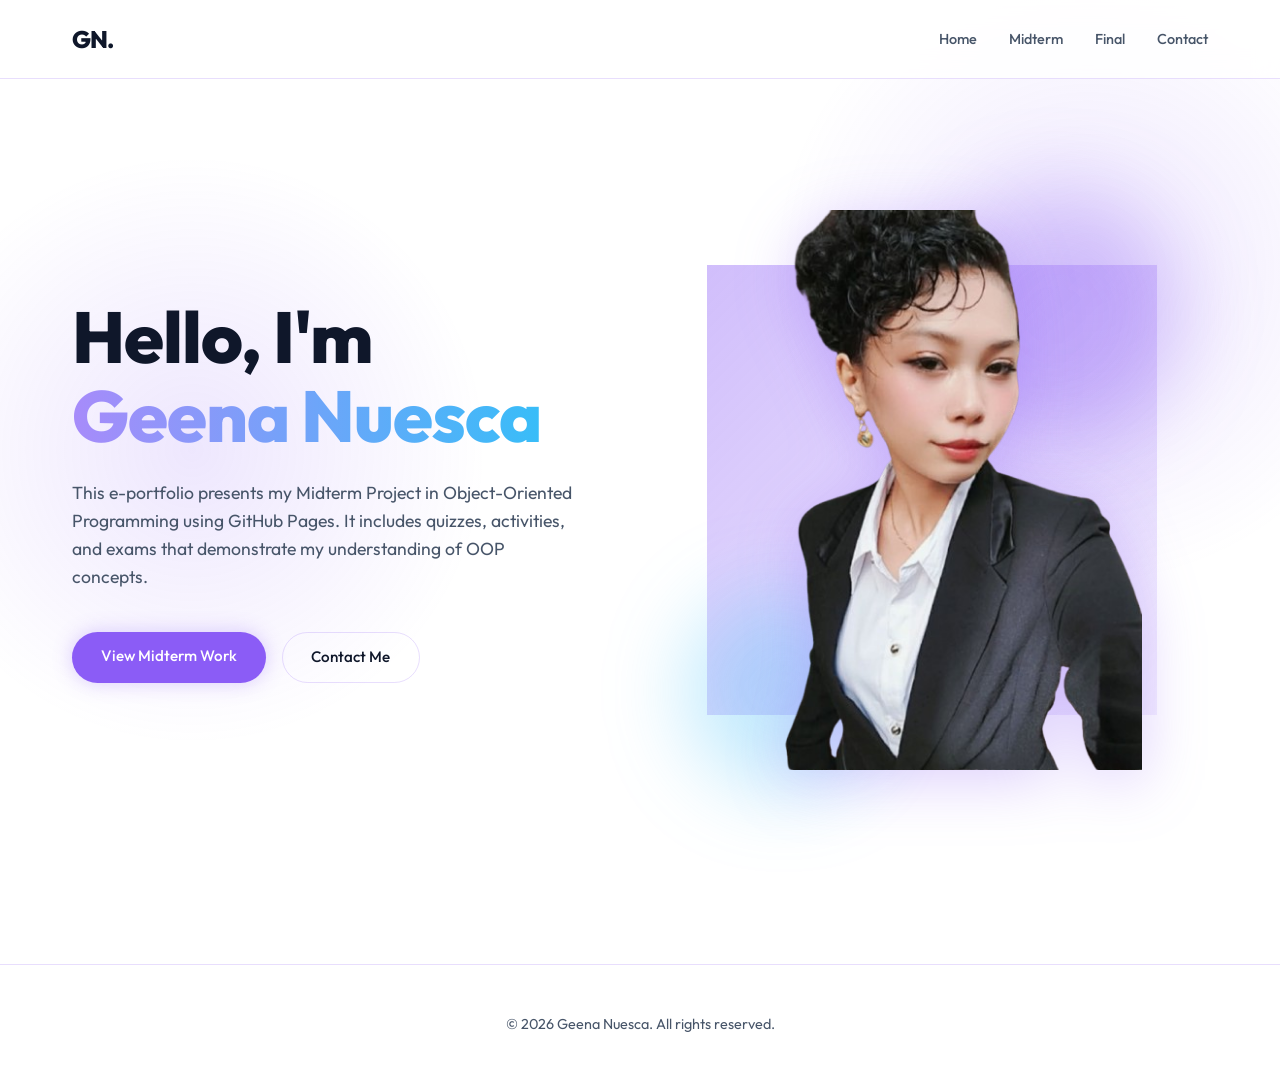
==== index.html @ 55705c16 "Add Midterm Activity 1 information and table styles" ====
<!DOCTYPE html>
<html lang="en">

<head>
    <meta charset="UTF-8">
    <meta name="viewport" content="width=device-width, initial-scale=1.0">
    <title>Geena Nuesca - E-Portfolio</title>
    <meta name="description" content="Personal E-Portfolio of Geena Nuesca">
    <link
        href="https://fonts.googleapis.com/css2?family=Outfit:wght@300;400;600;800&family=Inter:wght@400;500&display=swap"
        rel="stylesheet">
    <link rel="stylesheet" href="styles.css">
</head>

<body>
    <div class="background-mesh"></div>

    <nav>
        <div class="nav-container">
            <div class="logo">GN.</div>
            <ul class="nav-links">
                <li><a href="index.html">Home</a></li>
                <li><a href="midterm.html">Midterm</a></li>
                <li><a href="final.html">Final</a></li>
                <li><a href="contact.html">Contact</a></li>
            </ul>
        </div>
    </nav>

    <main>
        <section id="home" class="hero">
            <div class="hero-content">
                <h1 class="main-title">Hello, I'm <br><span class="gradient-text">Geena Nuesca</span></h1>
                <p class="subtitle">This e-portfolio presents my Midterm Project in Object-Oriented Programming using
                    GitHub Pages. It includes quizzes, activities, and exams that demonstrate my understanding of OOP
                    concepts.</p>
                <div class="cta-buttons">
                    <a href="midterm.html" class="btn primary">View Midterm Work</a>
                    <a href="contact.html" class="btn secondary">Contact Me</a>
                </div>
            </div>
            <div class="hero-graphic" id="parallax-container">
                <div class="blob-shape"></div>
                <img src="me.png" alt="Geena Nuesca" class="hero-image">
                <div class="floating-element el-1"></div>
                <div class="floating-element el-2"></div>
            </div>
        </section>
    </main>

    <footer>
        <p>&copy; 2026 Geena Nuesca. All rights reserved.</p>
    </footer>

    <script src="script.js"></script>
</body>

</html>
---- styles.css ----
:root {
    --bg-dark: #ffffff;
    --text-primary: #0f172a;
    --text-secondary: #475569;
    --accent-color: #8b5cf6;
    --accent-glow: rgba(139, 92, 246, 0.3);
    --glass-bg: rgba(255, 255, 255, 0.7);
    --glass-border: rgba(139, 92, 246, 0.2);
}

* {
    margin: 0;
    padding: 0;
    box-sizing: border-box;
}

html {
    scroll-behavior: smooth;
}

body {
    font-family: 'Outfit', sans-serif;
    background-color: var(--bg-dark);
    color: var(--text-primary);
    line-height: 1.6;
    overflow-x: hidden;
}

h1,
h2,
h3,
.logo {
    font-family: 'Outfit', sans-serif;
}

.background-mesh {
    position: fixed;
    top: 0;
    left: 0;
    width: 100vw;
    height: 100vh;
    background:
        radial-gradient(circle at 15% 50%, rgba(139, 92, 246, 0.15), transparent 25%),
        radial-gradient(circle at 85% 30%, rgba(139, 92, 246, 0.15), transparent 25%);
    z-index: -1;
}

/* Navigation */
nav {
    position: fixed;
    top: 0;
    width: 100%;
    padding: 1.25rem 0;
    backdrop-filter: blur(12px);
    -webkit-backdrop-filter: blur(12px);
    border-bottom: 1px solid var(--glass-border);
    z-index: 100;
    background: rgba(255, 255, 255, 0.8);
}

.nav-container {
    max-width: 1200px;
    margin: 0 auto;
    display: flex;
    justify-content: space-between;
    align-items: center;
    padding: 0 2rem;
}

.logo {
    font-size: 1.5rem;
    font-weight: 800;
    letter-spacing: -1px;
}

.nav-links {
    display: flex;
    list-style: none;
    gap: 2rem;
}

.nav-links a {
    color: var(--text-secondary);
    text-decoration: none;
    font-size: 0.9rem;
    font-weight: 500;
    transition: color 0.3s ease;
}

.nav-links a:hover {
    color: var(--text-primary);
}

/* Typography & Utilities */
.gradient-text {
    background: linear-gradient(to right, #a78bfa, #38bdf8);
    -webkit-background-clip: text;
    -webkit-text-fill-color: transparent;
}

.text-center {
    text-align: center;
}

.mt-4 {
    margin-top: 2rem;
    display: inline-block;
}

/* Sections */
main {
    max-width: 1200px;
    margin: 0 auto;
    padding: 0 2rem;
}

.section {
    padding: 6rem 0;
    min-height: 50vh;
}

.section-title {
    font-size: 2.5rem;
    margin-bottom: 3rem;
    text-align: center;
    font-weight: 600;
}

/* Hero Section */
.hero {
    min-height: 100vh;
    display: flex;
    align-items: center;
    justify-content: space-between;
    padding-top: 5rem;
}

.hero-content {
    flex: 1;
    padding-right: 2rem;
}

.main-title {
    font-size: 4.5rem;
    font-weight: 800;
    line-height: 1.1;
    margin-bottom: 1.5rem;
    letter-spacing: -1px;
}

.subtitle {
    font-size: 1.1rem;
    color: var(--text-secondary);
    margin-bottom: 2.5rem;
    max-width: 500px;
}

.cta-buttons {
    display: flex;
    gap: 1rem;
}

.btn {
    padding: 0.8rem 1.8rem;
    border-radius: 9999px;
    text-decoration: none;
    font-weight: 500;
    font-size: 0.95rem;
    transition: all 0.3s ease;
    cursor: pointer;
}

.btn.primary {
    background-color: var(--accent-color);
    color: white;
    box-shadow: 0 0 20px var(--accent-glow);
}

.btn.primary:hover {
    box-shadow: 0 0 30px var(--accent-glow);
    transform: translateY(-2px);
}

.btn.secondary {
    background-color: transparent;
    border: 1px solid var(--glass-border);
    color: var(--text-primary);
}

.btn.secondary:hover {
    background-color: var(--glass-bg);
}

/* Glassmorphism */
.glass-panel {
    background: var(--glass-bg);
    backdrop-filter: blur(16px);
    -webkit-backdrop-filter: blur(16px);
    border: 1px solid var(--glass-border);
    border-radius: 1.5rem;
    padding: 2.5rem;
    box-shadow: 0 4px 30px rgba(0, 0, 0, 0.1);
}

/* Hero Graphic Animations */
.hero-graphic {
    flex: 1;
    position: relative;
    display: flex;
    justify-content: center;
    align-items: center;
    height: 500px;
    perspective: 1000px;
}

.blob-shape {
    position: absolute;
    width: 450px;
    height: 450px;
    max-width: 90vw;
    max-height: 90vw;
    background: linear-gradient(135deg, rgba(139, 92, 246, 0.4), rgba(139, 92, 246, 0.1));
    animation: wiggle 8s ease-in-out infinite alternate;
    z-index: 1;
}

@keyframes wiggle {
    0% {
        border-radius: 60% 40% 30% 70% / 60% 30% 70% 40%;
    }
    50% {
        border-radius: 30% 60% 70% 40% / 50% 60% 30% 60%;
    }
    100% {
        border-radius: 60% 40% 30% 70% / 60% 30% 70% 40%;
    }
}

.hero-image {
    position: relative;
    z-index: 2;
    width: 420px;
    max-width: 85vw;
    height: auto;
    object-fit: cover;
    filter: drop-shadow(0 10px 30px rgba(139, 92, 246, 0.3));
}

.glass-card {
    background: linear-gradient(135deg, rgba(255, 255, 255, 0.9), rgba(255, 255, 255, 0.5));
    backdrop-filter: blur(10px);
    -webkit-backdrop-filter: blur(10px);
    border: 1px solid var(--glass-border);
    box-shadow: 0 8px 32px 0 rgba(139, 92, 246, 0.15);
    border-radius: 1.5rem;
    padding: 2rem;
    width: 320px;
    position: relative;
    z-index: 2;
    transition: transform 0.1s ease-out;
    transform-style: preserve-3d;
}

.card-content {
    transform: translateZ(30px);
}

.card-content h3 {
    font-size: 1.5rem;
    margin-bottom: 0.5rem;
}

.card-content p {
    color: var(--text-secondary);
    font-size: 0.9rem;
    margin-bottom: 1.5rem;
}

.code-snippet {
    background: rgba(139, 92, 246, 0.05);
    padding: 1rem;
    border-radius: 0.5rem;
    font-family: monospace;
    font-size: 0.85rem;
    color: var(--accent-color);
}

.floating-element {
    position: absolute;
    border-radius: 50%;
    filter: blur(40px);
    z-index: 1;
}

.el-1 {
    width: 250px;
    height: 250px;
    background: rgba(139, 92, 246, 0.3);
    top: -10%;
    right: 5%;
    animation: float-alt 10s ease-in-out infinite;
}

.el-2 {
    width: 200px;
    height: 200px;
    background: rgba(56, 189, 248, 0.3);
    bottom: -10%;
    left: 5%;
    animation: float 8s ease-in-out infinite;
}

/* Projects Grid */
.projects-grid {
    display: grid;
    grid-template-columns: repeat(auto-fit, minmax(320px, 1fr));
    gap: 2rem;
}

.project-card {
    transition: transform 0.3s ease, border-color 0.3s ease;
    display: flex;
    flex-direction: column;
}

.project-card:hover {
    transform: translateY(-5px);
    border-color: rgba(255, 255, 255, 0.2);
}

.project-tag {
    display: inline-block;
    padding: 0.25rem 0.75rem;
    background: rgba(139, 92, 246, 0.15);
    color: #a78bfa;
    border-radius: 9999px;
    font-size: 0.75rem;
    font-weight: 600;
    margin-bottom: 1rem;
    width: fit-content;
}

.project-card h3 {
    margin-bottom: 0.75rem;
    font-size: 1.4rem;
}

.project-card p {
    color: var(--text-secondary);
    font-size: 0.95rem;
    flex-grow: 1;
}

.project-link {
    display: inline-block;
    margin-top: 1.5rem;
    color: var(--accent-color);
    text-decoration: none;
    font-weight: 500;
    font-size: 0.9rem;
    transition: color 0.3s ease;
}

.project-link:hover {
    color: #a78bfa;
}

/* Footer */
footer {
    text-align: center;
    padding: 3rem 0;
    color: var(--text-secondary);
    border-top: 1px solid var(--glass-border);
    margin-top: 4rem;
    font-size: 0.9rem;
}

/* Animations */
@keyframes float {
    0% {
        transform: translateY(0px) translateX(0px);
    }

    50% {
        transform: translateY(-20px) translateX(10px);
    }

    100% {
        transform: translateY(0px) translateX(0px);
    }
}

@keyframes float-alt {
    0% {
        transform: translateY(0px) scale(1);
    }

    50% {
        transform: translateY(20px) scale(1.05);
    }

    100% {
        transform: translateY(0px) scale(1);
    }
}

@media (max-width: 900px) {
    .hero {
        flex-direction: column;
        text-align: center;
        padding-top: 8rem;
    }

    .hero-content {
        padding-right: 0;
    }

    .main-title {
        font-size: 3.5rem;
    }

    .subtitle {
        margin: 0 auto 2.5rem auto;
    }

    .cta-buttons {
        justify-content: center;
    }

    .hero-graphic {
        margin-top: 4rem;
        width: 100%;
    }
}

@media (max-width: 600px) {
    .main-title {
        font-size: 2.5rem;
    }

    .nav-links {
        display: none;
    }
}

/* Midterm Section Styles */
.mb-6 { margin-bottom: 2.5rem; }
.mt-4 { margin-top: 1.5rem; }
.mb-2 { margin-bottom: 0.5rem; }

/* Table Styles */
.table-responsive {
    width: 100%;
    overflow-x: auto;
}

.activity-table {
    width: 100%;
    border-collapse: collapse;
    font-size: 0.95rem;
}

.activity-table th, .activity-table td {
    padding: 1rem;
    text-align: left;
    border-bottom: 1px solid var(--glass-border);
}

.activity-table th {
    background-color: rgba(139, 92, 246, 0.1);
    color: var(--text-primary);
    font-weight: 600;
}

.activity-table td {
    color: var(--text-secondary);
}

.activity-table tbody tr:hover {
    background-color: rgba(139, 92, 246, 0.05);
}

.midterm-container {
    display: flex;
    flex-direction: column;
    gap: 1rem;
}

.subsection-title {
    font-size: 1.8rem;
    margin-bottom: 1.5rem;
    color: var(--text-primary);
    border-bottom: 1px solid var(--glass-border);
    padding-bottom: 0.5rem;
}

.qa-item {
    background: var(--glass-bg);
    border-radius: 0.8rem;
    padding: 1.5rem;
    margin-bottom: 1rem;
    border: 1px solid var(--glass-border);
}

.qa-item .question {
    font-size: 1.1rem;
    color: var(--text-primary);
    margin-bottom: 0.5rem;
}

.qa-item .answer {
    color: var(--text-secondary);
    margin-bottom: 1rem;
}

.qa-item .explanation {
    font-size: 0.9rem;
    color: var(--accent-color);
    background: rgba(139, 92, 246, 0.1);
    padding: 0.8rem;
    border-radius: 0.5rem;
}

.intro-text {
    color: var(--text-secondary);
    margin-bottom: 2rem;
}

.activity-card {
    background: var(--glass-bg);
    border-radius: 1rem;
    padding: 1.5rem;
    margin-bottom: 2rem;
    border: 1px solid var(--glass-border);
}

.activity-card h4 {
    font-size: 1.3rem;
    margin-bottom: 1rem;
    color: var(--text-primary);
}

.activity-details {
    margin-top: 1.5rem;
    display: flex;
    flex-direction: column;
    gap: 0.8rem;
    color: var(--text-secondary);
}

.activity-details p strong {
    color: var(--text-primary);
}

.media-container {
    width: 100%;
    border-radius: 0.8rem;
    overflow: hidden;
    border: 1px solid var(--glass-border);
    background: #f1f5f9;
    margin-top: 1rem;
    margin-bottom: 1rem;
}

.content-img {
    width: 100%;
    height: auto;
    display: block;
    object-fit: cover;
}

.code-block {
    background: #f8fafc;
    border-radius: 0.8rem;
    padding: 1.5rem;
    overflow-x: auto;
    border: 1px solid var(--glass-border);
    margin: 1rem 0;
}

.code-block pre {
    margin: 0;
}

.code-block code {
    font-family: 'Courier New', Courier, monospace;
    font-size: 0.9rem;
    color: #334155;
    line-height: 1.5;
}

.download-btn {
    display: inline-flex;
    align-items: center;
    gap: 0.5rem;
    padding: 0.6rem 1.5rem;
    background: rgba(139, 92, 246, 0.15);
    color: var(--accent-color) !important;
    border-color: var(--accent-color);
}

.download-btn:hover {
    background: rgba(139, 92, 246, 0.25);
}

.reflection-box {
    background: linear-gradient(135deg, rgba(139, 92, 246, 0.05), transparent);
    border-left: 4px solid var(--accent-color);
    padding: 1.5rem;
    border-radius: 0 0.8rem 0.8rem 0;
    margin-top: 1.5rem;
}

.reflection-box h4 {
    margin-bottom: 0.8rem;
    color: var(--text-primary);
    font-size: 1.2rem;
}

.reflection-box p {
    color: var(--text-secondary);
    line-height: 1.7;
}
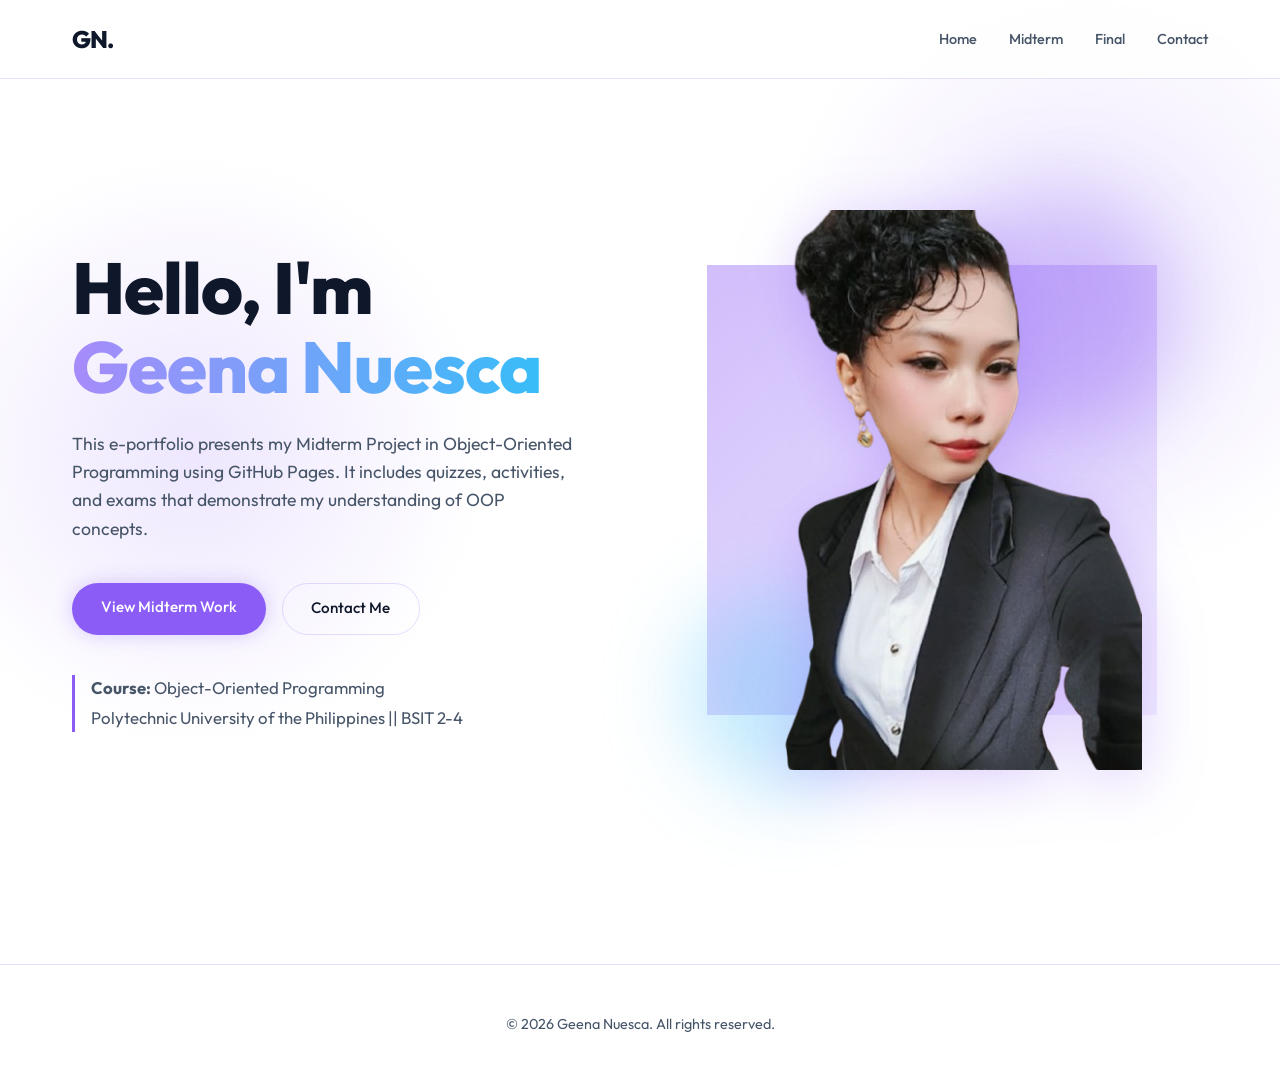
==== commit 4642d68a: "Add course and university info to home page" ====
--- a/index.html
+++ b/index.html
@@ -38,10 +38,14 @@
                     <a href="midterm.html" class="btn primary">View Midterm Work</a>
                     <a href="contact.html" class="btn secondary">Contact Me</a>
                 </div>
+                <div style="margin-top: 2.5rem; color: var(--text-secondary); font-size: 1.05rem; border-left: 3px solid var(--accent-color); padding-left: 1rem; text-align: left;">
+                    <p style="margin: 0;"><strong>Course:</strong> Object-Oriented Programming</p>
+                    <p style="margin: 0; margin-top: 0.25rem;">Polytechnic University of the Philippines || BSIT 2-4</p>
+                </div>
             </div>
             <div class="hero-graphic" id="parallax-container">
                 <div class="blob-shape"></div>
-                <img src="me.png" alt="Geena Nuesca" class="hero-image">
+                <img src="images/me.png" alt="Geena Nuesca" class="hero-image">
                 <div class="floating-element el-1"></div>
                 <div class="floating-element el-2"></div>
             </div>
@@ -55,4 +59,4 @@
     <script src="script.js"></script>
 </body>
 
-</html>+</html>
--- a/styles.css
+++ b/styles.css
@@ -620,4 +620,36 @@
 .reflection-box p {
     color: var(--text-secondary);
     line-height: 1.7;
+}
+
+/* Dropdown Styles */
+details.activity-card summary {
+    cursor: pointer;
+    list-style: none;
+    outline: none;
+}
+
+details.activity-card summary::-webkit-details-marker {
+    display: none;
+}
+
+details.activity-card summary .summary-content {
+    display: flex;
+    justify-content: space-between;
+    align-items: center;
+    width: 100%;
+}
+
+details.activity-card summary h4 {
+    margin-bottom: 0;
+}
+
+.dropdown-icon {
+    transition: transform 0.3s ease;
+    color: var(--accent-color);
+    font-size: 1.2rem;
+}
+
+details.activity-card[open] .dropdown-icon {
+    transform: rotate(180deg);
 }
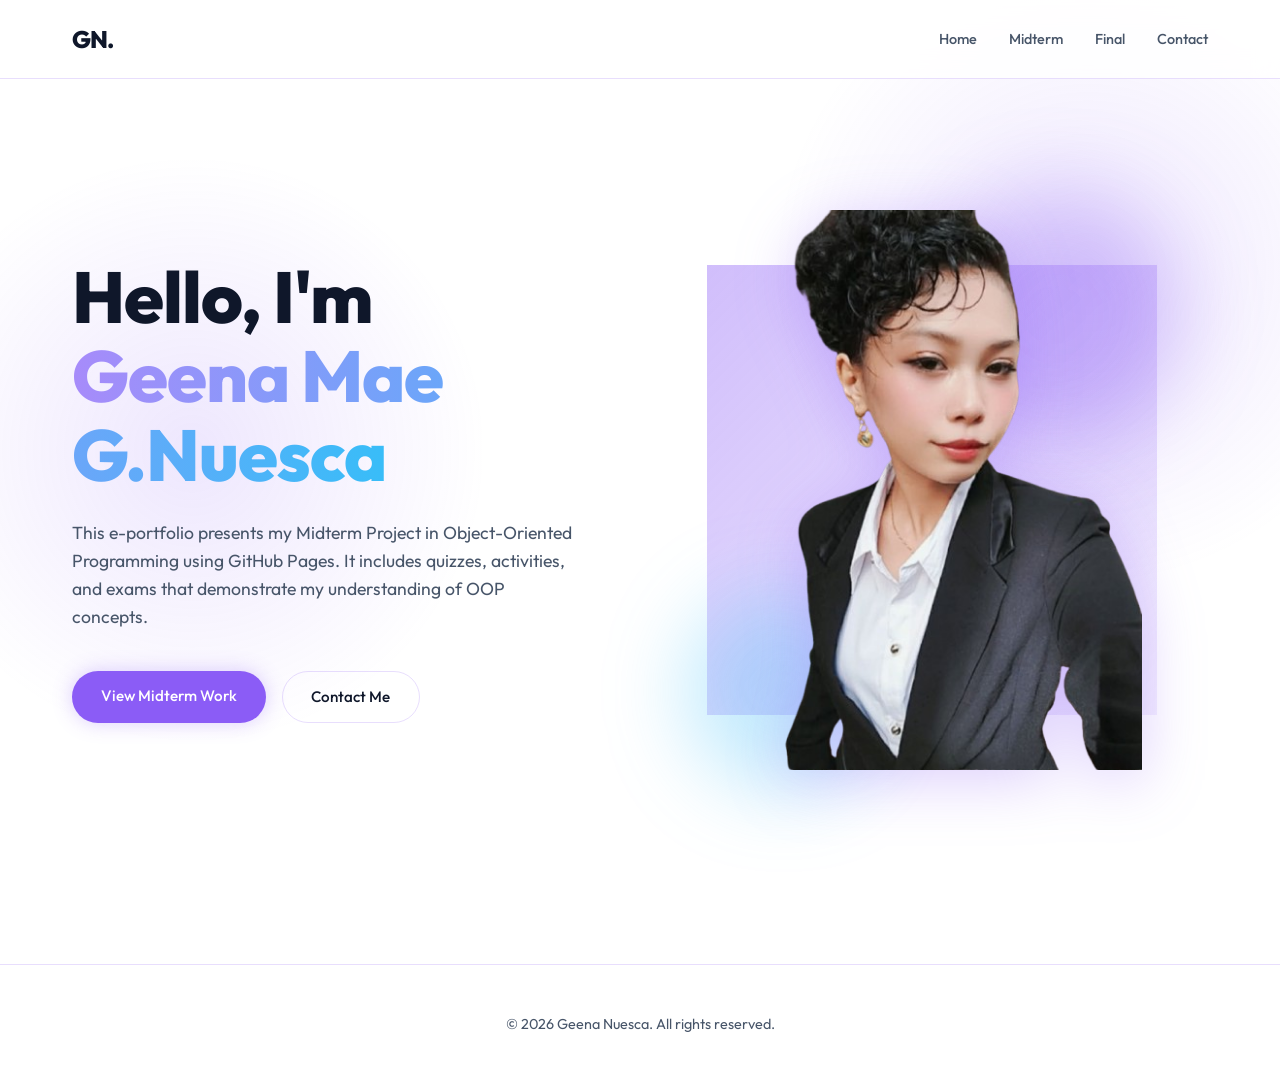
==== commit 5dd3eb5f: "Updated" ====
--- a/index.html
+++ b/index.html
@@ -4,7 +4,7 @@
 <head>
     <meta charset="UTF-8">
     <meta name="viewport" content="width=device-width, initial-scale=1.0">
-    <title>Geena Nuesca - E-Portfolio</title>
+    <title>Geena Mae G. Nuesca - E-Portfolio</title>
     <meta name="description" content="Personal E-Portfolio of Geena Nuesca">
     <link
         href="https://fonts.googleapis.com/css2?family=Outfit:wght@300;400;600;800&family=Inter:wght@400;500&display=swap"
@@ -30,17 +30,13 @@
     <main>
         <section id="home" class="hero">
             <div class="hero-content">
-                <h1 class="main-title">Hello, I'm <br><span class="gradient-text">Geena Nuesca</span></h1>
+                <h1 class="main-title">Hello, I'm <br><span class="gradient-text">Geena Mae G.Nuesca</span></h1>
                 <p class="subtitle">This e-portfolio presents my Midterm Project in Object-Oriented Programming using
                     GitHub Pages. It includes quizzes, activities, and exams that demonstrate my understanding of OOP
                     concepts.</p>
                 <div class="cta-buttons">
                     <a href="midterm.html" class="btn primary">View Midterm Work</a>
                     <a href="contact.html" class="btn secondary">Contact Me</a>
-                </div>
-                <div style="margin-top: 2.5rem; color: var(--text-secondary); font-size: 1.05rem; border-left: 3px solid var(--accent-color); padding-left: 1rem; text-align: left;">
-                    <p style="margin: 0;"><strong>Course:</strong> Object-Oriented Programming</p>
-                    <p style="margin: 0; margin-top: 0.25rem;">Polytechnic University of the Philippines || BSIT 2-4</p>
                 </div>
             </div>
             <div class="hero-graphic" id="parallax-container">
@@ -59,4 +55,4 @@
     <script src="script.js"></script>
 </body>
 
-</html>
+</html>
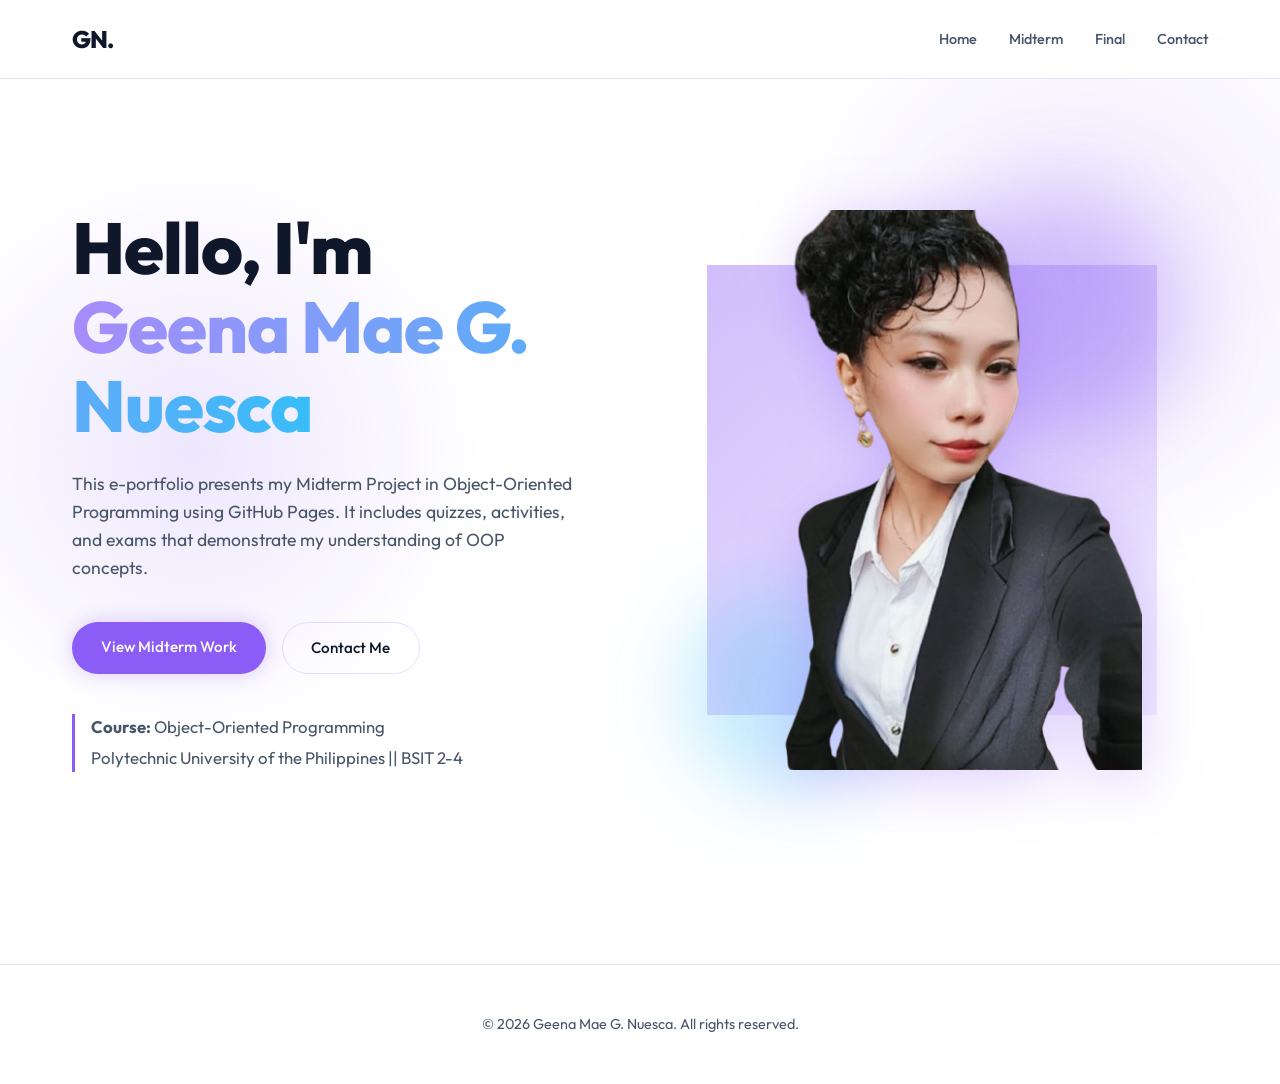
==== commit 79ef641f: "Update full name formatting and restore course info" ====
--- a/index.html
+++ b/index.html
@@ -5,7 +5,7 @@
     <meta charset="UTF-8">
     <meta name="viewport" content="width=device-width, initial-scale=1.0">
     <title>Geena Mae G. Nuesca - E-Portfolio</title>
-    <meta name="description" content="Personal E-Portfolio of Geena Nuesca">
+    <meta name="description" content="Personal E-Portfolio of Geena Mae G. Nuesca">
     <link
         href="https://fonts.googleapis.com/css2?family=Outfit:wght@300;400;600;800&family=Inter:wght@400;500&display=swap"
         rel="stylesheet">
@@ -30,7 +30,7 @@
     <main>
         <section id="home" class="hero">
             <div class="hero-content">
-                <h1 class="main-title">Hello, I'm <br><span class="gradient-text">Geena Mae G.Nuesca</span></h1>
+                <h1 class="main-title">Hello, I'm <br><span class="gradient-text">Geena Mae G. Nuesca</span></h1>
                 <p class="subtitle">This e-portfolio presents my Midterm Project in Object-Oriented Programming using
                     GitHub Pages. It includes quizzes, activities, and exams that demonstrate my understanding of OOP
                     concepts.</p>
@@ -38,10 +38,14 @@
                     <a href="midterm.html" class="btn primary">View Midterm Work</a>
                     <a href="contact.html" class="btn secondary">Contact Me</a>
                 </div>
+                <div style="margin-top: 2.5rem; color: var(--text-secondary); font-size: 1.05rem; border-left: 3px solid var(--accent-color); padding-left: 1rem; text-align: left;">
+                    <p style="margin: 0;"><strong>Course:</strong> Object-Oriented Programming</p>
+                    <p style="margin: 0; margin-top: 0.25rem;">Polytechnic University of the Philippines || BSIT 2-4</p>
+                </div>
             </div>
             <div class="hero-graphic" id="parallax-container">
                 <div class="blob-shape"></div>
-                <img src="images/me.png" alt="Geena Nuesca" class="hero-image">
+                <img src="images/me.png" alt="Geena Mae G. Nuesca" class="hero-image">
                 <div class="floating-element el-1"></div>
                 <div class="floating-element el-2"></div>
             </div>
@@ -49,7 +53,7 @@
     </main>
 
     <footer>
-        <p>&copy; 2026 Geena Nuesca. All rights reserved.</p>
+        <p>&copy; 2026 Geena Mae G. Nuesca. All rights reserved.</p>
     </footer>
 
     <script src="script.js"></script>
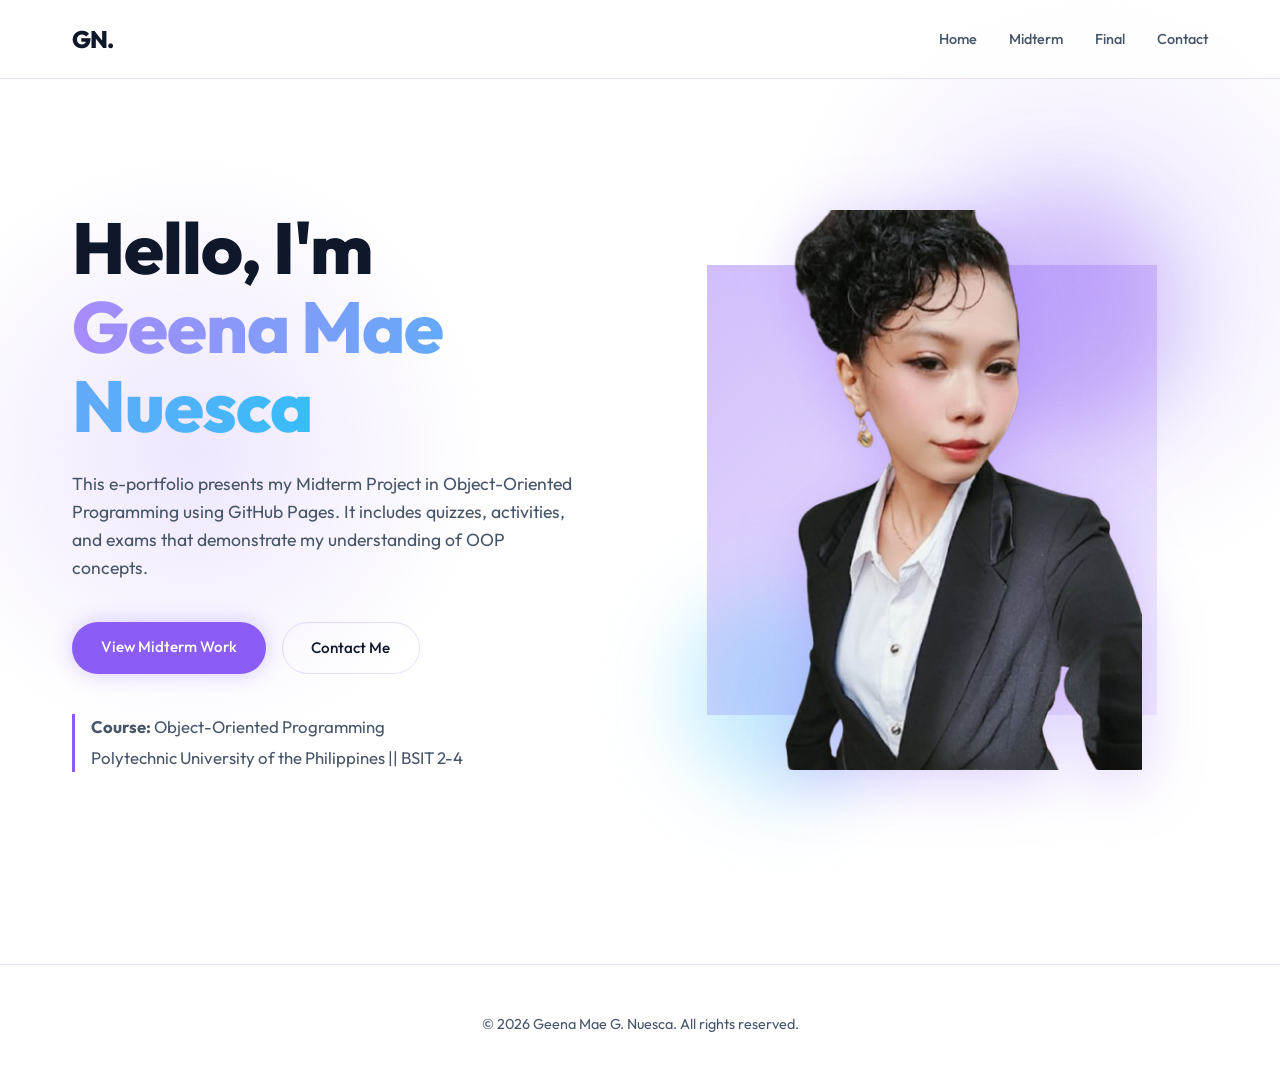
==== commit aa4bd91f: "Updated" ====
--- a/index.html
+++ b/index.html
@@ -4,7 +4,7 @@
 <head>
     <meta charset="UTF-8">
     <meta name="viewport" content="width=device-width, initial-scale=1.0">
-    <title>Geena Mae G. Nuesca - E-Portfolio</title>
+    <title>Geena Mae Nuesca - E-Portfolio</title>
     <meta name="description" content="Personal E-Portfolio of Geena Mae G. Nuesca">
     <link
         href="https://fonts.googleapis.com/css2?family=Outfit:wght@300;400;600;800&family=Inter:wght@400;500&display=swap"
@@ -30,7 +30,7 @@
     <main>
         <section id="home" class="hero">
             <div class="hero-content">
-                <h1 class="main-title">Hello, I'm <br><span class="gradient-text">Geena Mae G. Nuesca</span></h1>
+                <h1 class="main-title">Hello, I'm <br><span class="gradient-text">Geena Mae Nuesca</span></h1>
                 <p class="subtitle">This e-portfolio presents my Midterm Project in Object-Oriented Programming using
                     GitHub Pages. It includes quizzes, activities, and exams that demonstrate my understanding of OOP
                     concepts.</p>
@@ -38,7 +38,8 @@
                     <a href="midterm.html" class="btn primary">View Midterm Work</a>
                     <a href="contact.html" class="btn secondary">Contact Me</a>
                 </div>
-                <div style="margin-top: 2.5rem; color: var(--text-secondary); font-size: 1.05rem; border-left: 3px solid var(--accent-color); padding-left: 1rem; text-align: left;">
+                <div
+                    style="margin-top: 2.5rem; color: var(--text-secondary); font-size: 1.05rem; border-left: 3px solid var(--accent-color); padding-left: 1rem; text-align: left;">
                     <p style="margin: 0;"><strong>Course:</strong> Object-Oriented Programming</p>
                     <p style="margin: 0; margin-top: 0.25rem;">Polytechnic University of the Philippines || BSIT 2-4</p>
                 </div>
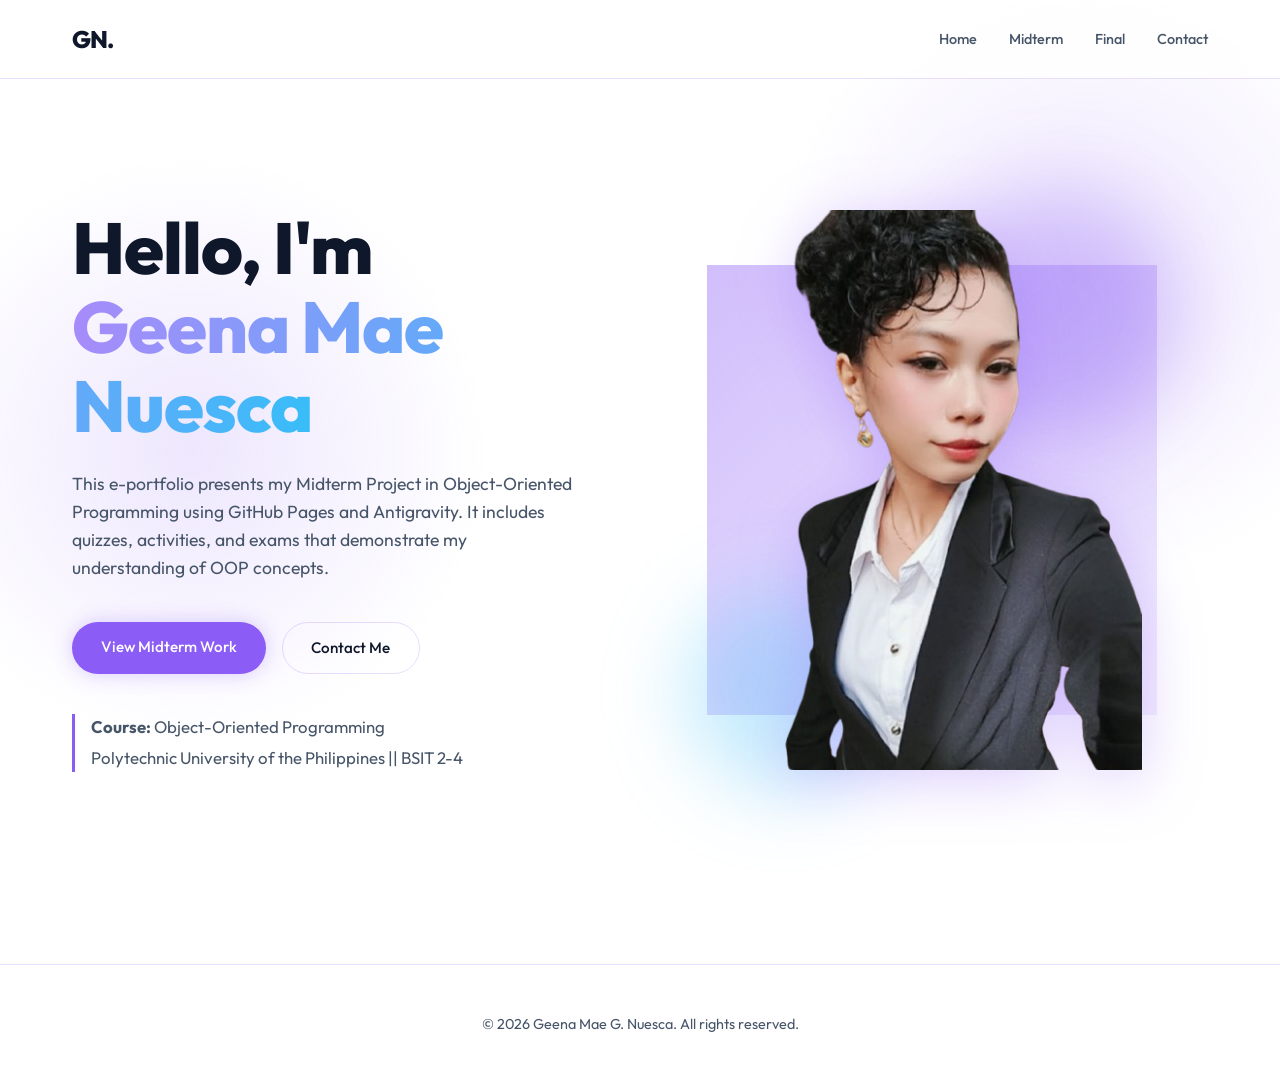
==== commit 98d92866: "Updated" ====
--- a/index.html
+++ b/index.html
@@ -32,7 +32,8 @@
             <div class="hero-content">
                 <h1 class="main-title">Hello, I'm <br><span class="gradient-text">Geena Mae Nuesca</span></h1>
                 <p class="subtitle">This e-portfolio presents my Midterm Project in Object-Oriented Programming using
-                    GitHub Pages. It includes quizzes, activities, and exams that demonstrate my understanding of OOP
+                    GitHub Pages and Antigravity. It includes quizzes, activities, and exams that demonstrate my
+                    understanding of OOP
                     concepts.</p>
                 <div class="cta-buttons">
                     <a href="midterm.html" class="btn primary">View Midterm Work</a>
--- a/styles.css
+++ b/styles.css
@@ -6,6 +6,19 @@
     --accent-glow: rgba(139, 92, 246, 0.3);
     --glass-bg: rgba(255, 255, 255, 0.7);
     --glass-border: rgba(139, 92, 246, 0.2);
+}
+
+.background-mesh {
+    position: fixed;
+    top: -10%;
+    left: 0;
+    width: 100%;
+    height: 120%;
+    z-index: -2;
+    background-image: url("data:image/svg+xml,%3Csvg width='180' height='180' viewBox='0 0 180 180' xmlns='http://www.w3.org/2000/svg'%3E%3Cg fill='none' stroke='%238b5cf6' stroke-width='0.6' opacity='0.15'%3E%3Cpath d='M30 40 a 8 8 0 1 0 16 0 l -2 -4 l -6 4 l -6 -4 z'/%3E%3Ccircle cx='130' cy='50' r='3'/%3E%3Ccircle cx='127' cy='44' r='1.5'/%3E%3Ccircle cx='130' cy='42' r='1.5'/%3E%3Ccircle cx='133' cy='44' r='1.5'/%3E%3Cpath d='M40 130 l 8 4 l -8 4 z m 8 4 l 12 0 m -8 -4 l 0 8 m 4 -8 l 0 8'/%3E%3Cpath d='M120 120 l 15 0 m -15 -2 a 2 2 0 1 0 0 4 m 15 -4 a 2 2 0 1 1 0 4'/%3E%3C/g%3E%3C/svg%3E");
+    background-size: 180px;
+    pointer-events: none;
+    will-change: transform;
 }
 
 * {
@@ -532,6 +545,7 @@
     padding: 1.5rem;
     margin-bottom: 2rem;
     border: 1px solid var(--glass-border);
+    scroll-margin-top: 100px;
 }
 
 .activity-card h4 {
@@ -622,6 +636,39 @@
     line-height: 1.7;
 }
 
+.key-insight {
+    background: linear-gradient(145deg, rgba(139, 92, 246, 0.1), rgba(56, 189, 248, 0.05));
+    border: 1px solid var(--glass-border);
+    border-left: 5px solid var(--accent-color);
+    padding: 1.8rem;
+    border-radius: 1rem;
+    margin-top: 2rem;
+    position: relative;
+    box-shadow: 0 10px 25px -5px rgba(139, 92, 246, 0.1);
+    transition: transform 0.3s ease;
+}
+
+.key-insight:hover {
+    transform: translateY(-2px);
+    box-shadow: 0 15px 30px -5px rgba(139, 92, 246, 0.2);
+}
+
+.key-insight h5 {
+    color: var(--accent-color);
+    font-size: 1.1rem;
+    margin-bottom: 0.8rem;
+    display: flex;
+    align-items: center;
+    gap: 0.6rem;
+}
+
+.key-insight p {
+    color: var(--text-primary);
+    font-weight: 500;
+    line-height: 1.7;
+    margin: 0;
+}
+
 /* Dropdown Styles */
 details.activity-card summary {
     cursor: pointer;
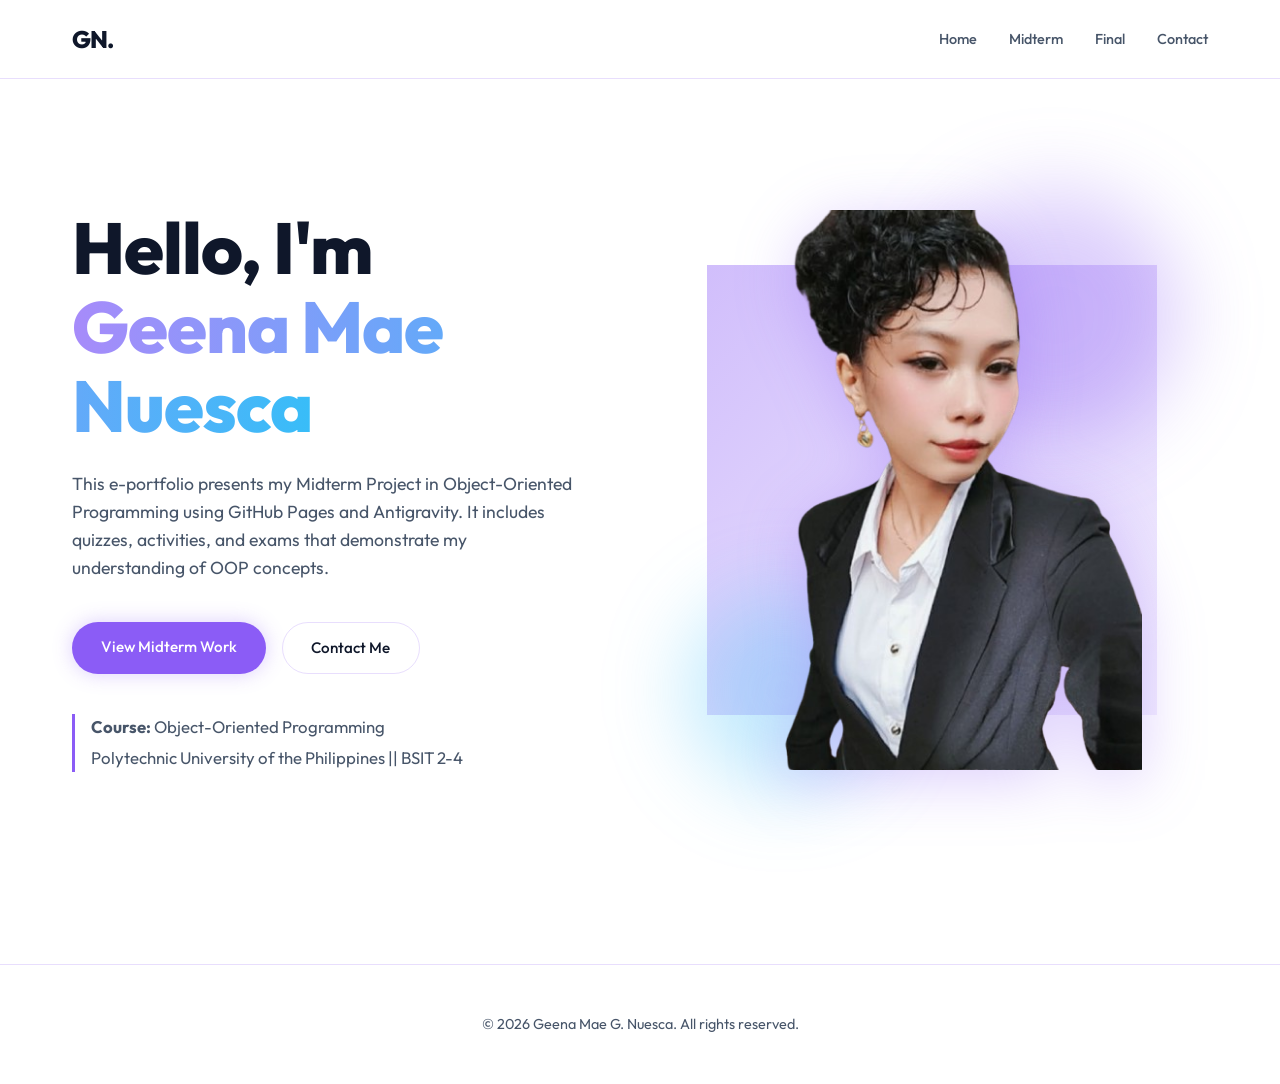
==== commit 08983d97: "Updated" ====
--- a/index.html
+++ b/index.html
@@ -13,7 +13,7 @@
 </head>
 
 <body>
-    <div class="background-mesh"></div>
+
 
     <nav>
         <div class="nav-container">
--- a/styles.css
+++ b/styles.css
@@ -8,18 +8,7 @@
     --glass-border: rgba(139, 92, 246, 0.2);
 }
 
-.background-mesh {
-    position: fixed;
-    top: -10%;
-    left: 0;
-    width: 100%;
-    height: 120%;
-    z-index: -2;
-    background-image: url("data:image/svg+xml,%3Csvg width='180' height='180' viewBox='0 0 180 180' xmlns='http://www.w3.org/2000/svg'%3E%3Cg fill='none' stroke='%238b5cf6' stroke-width='0.6' opacity='0.15'%3E%3Cpath d='M30 40 a 8 8 0 1 0 16 0 l -2 -4 l -6 4 l -6 -4 z'/%3E%3Ccircle cx='130' cy='50' r='3'/%3E%3Ccircle cx='127' cy='44' r='1.5'/%3E%3Ccircle cx='130' cy='42' r='1.5'/%3E%3Ccircle cx='133' cy='44' r='1.5'/%3E%3Cpath d='M40 130 l 8 4 l -8 4 z m 8 4 l 12 0 m -8 -4 l 0 8 m 4 -8 l 0 8'/%3E%3Cpath d='M120 120 l 15 0 m -15 -2 a 2 2 0 1 0 0 4 m 15 -4 a 2 2 0 1 1 0 4'/%3E%3C/g%3E%3C/svg%3E");
-    background-size: 180px;
-    pointer-events: none;
-    will-change: transform;
-}
+
 
 * {
     margin: 0;
@@ -46,17 +35,6 @@
     font-family: 'Outfit', sans-serif;
 }
 
-.background-mesh {
-    position: fixed;
-    top: 0;
-    left: 0;
-    width: 100vw;
-    height: 100vh;
-    background:
-        radial-gradient(circle at 15% 50%, rgba(139, 92, 246, 0.15), transparent 25%),
-        radial-gradient(circle at 85% 30%, rgba(139, 92, 246, 0.15), transparent 25%);
-    z-index: -1;
-}
 
 /* Navigation */
 nav {
@@ -241,9 +219,11 @@
     0% {
         border-radius: 60% 40% 30% 70% / 60% 30% 70% 40%;
     }
+
     50% {
         border-radius: 30% 60% 70% 40% / 50% 60% 30% 60%;
     }
+
     100% {
         border-radius: 60% 40% 30% 70% / 60% 30% 70% 40%;
     }
@@ -457,9 +437,17 @@
 }
 
 /* Midterm Section Styles */
-.mb-6 { margin-bottom: 2.5rem; }
-.mt-4 { margin-top: 1.5rem; }
-.mb-2 { margin-bottom: 0.5rem; }
+.mb-6 {
+    margin-bottom: 2.5rem;
+}
+
+.mt-4 {
+    margin-top: 1.5rem;
+}
+
+.mb-2 {
+    margin-bottom: 0.5rem;
+}
 
 /* Table Styles */
 .table-responsive {
@@ -473,7 +461,8 @@
     font-size: 0.95rem;
 }
 
-.activity-table th, .activity-table td {
+.activity-table th,
+.activity-table td {
     padding: 1rem;
     text-align: left;
     border-bottom: 1px solid var(--glass-border);
